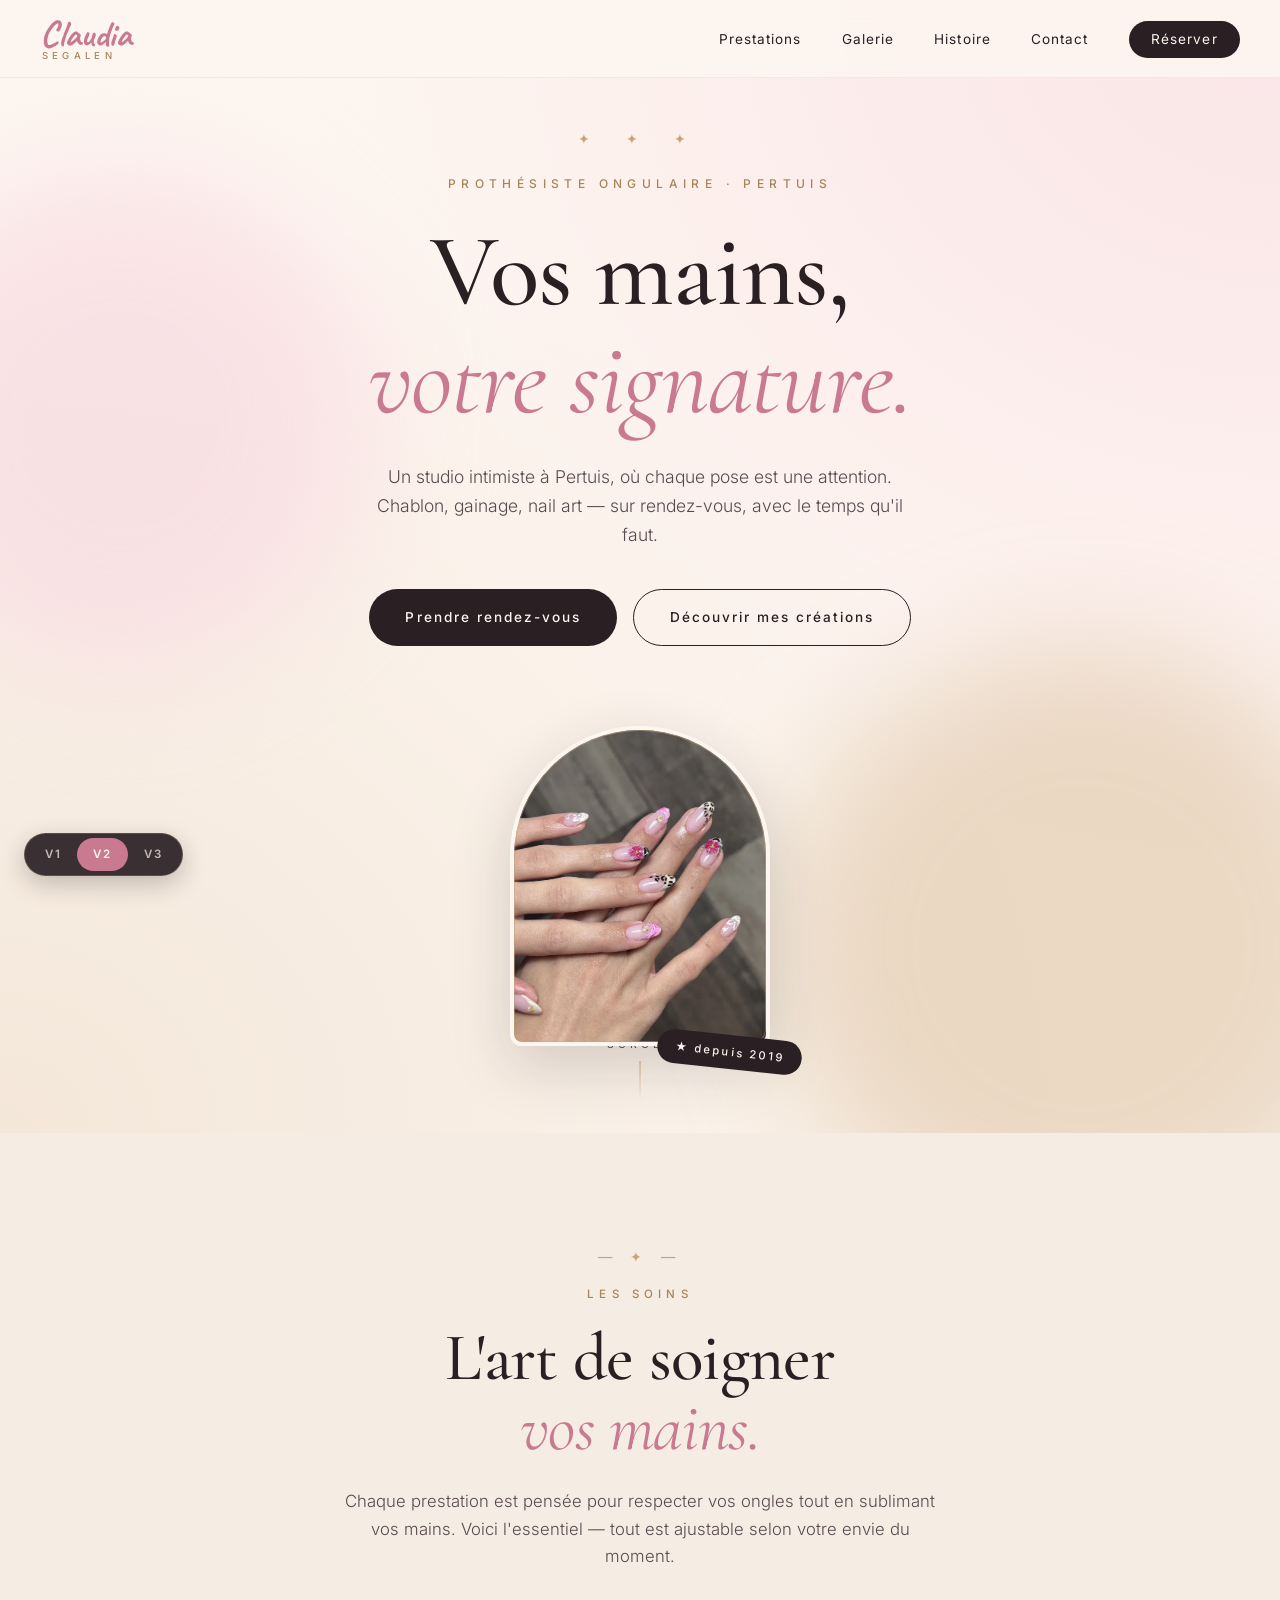
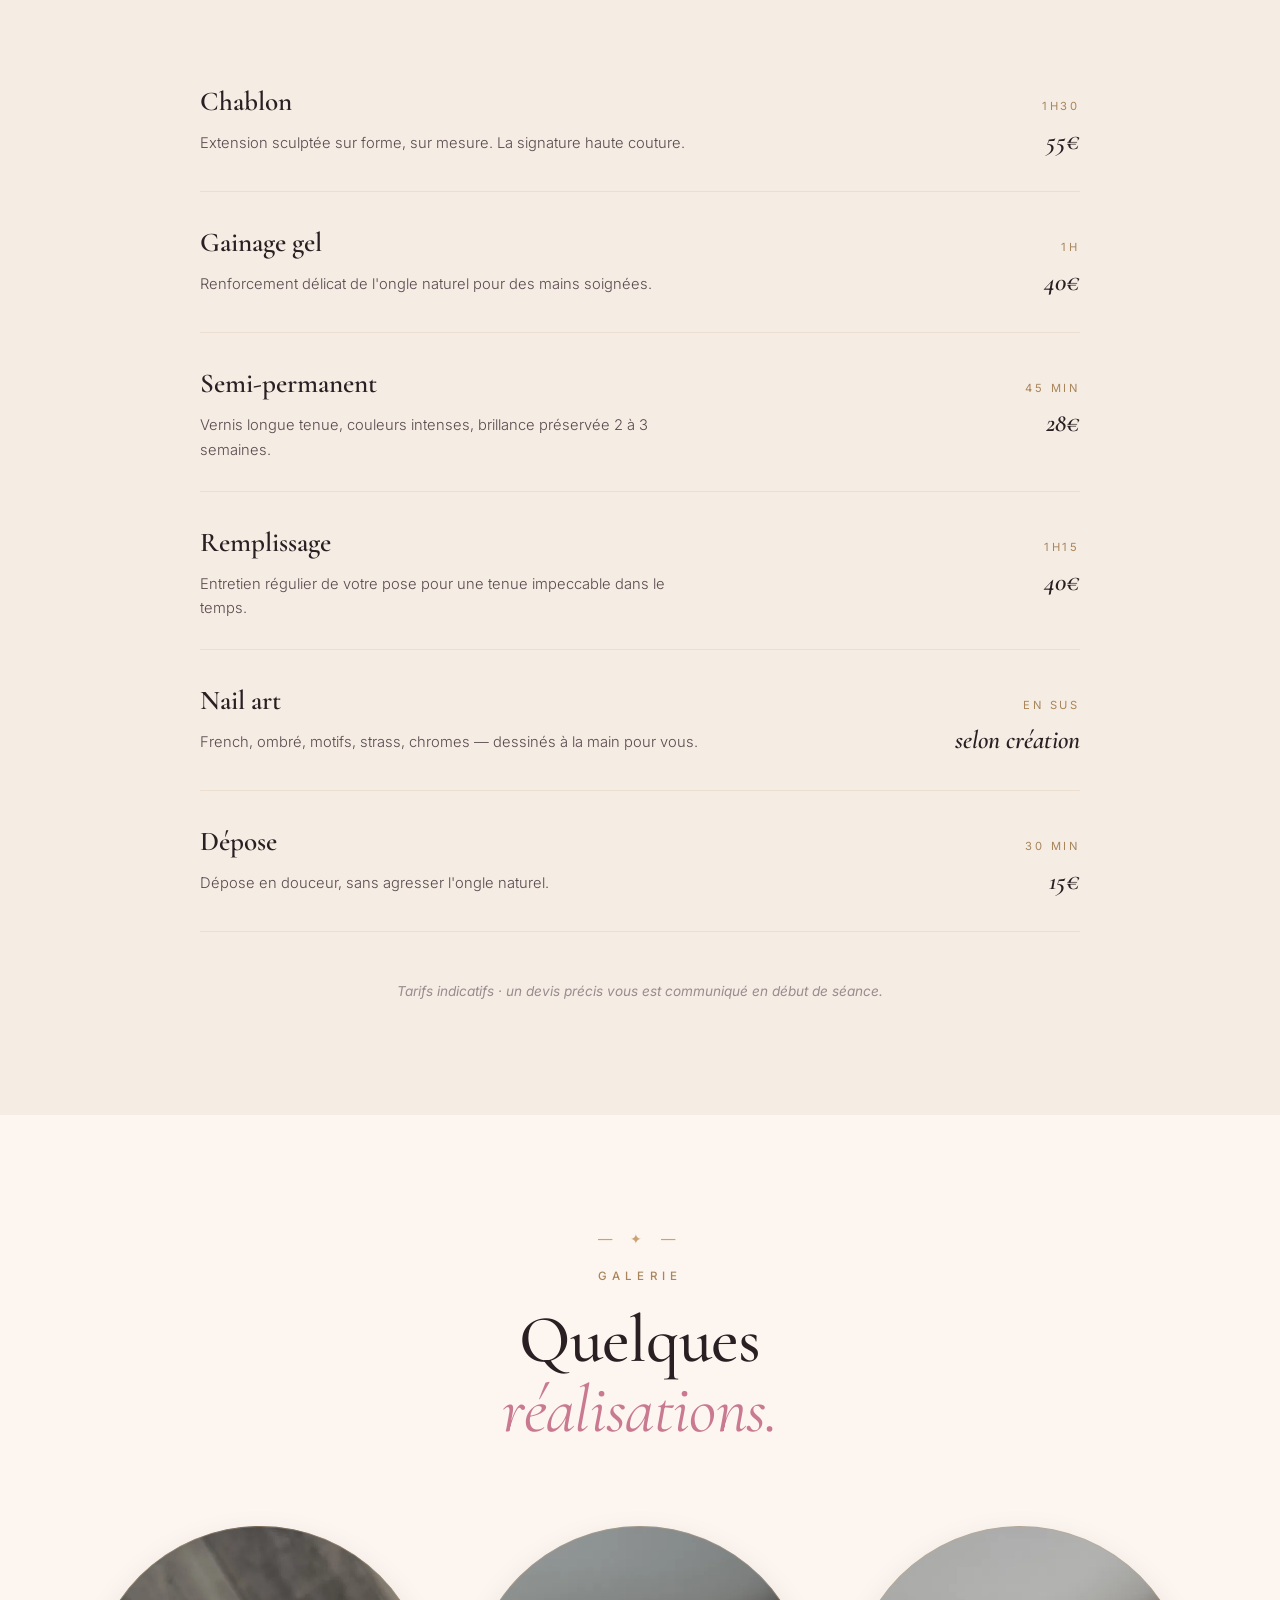
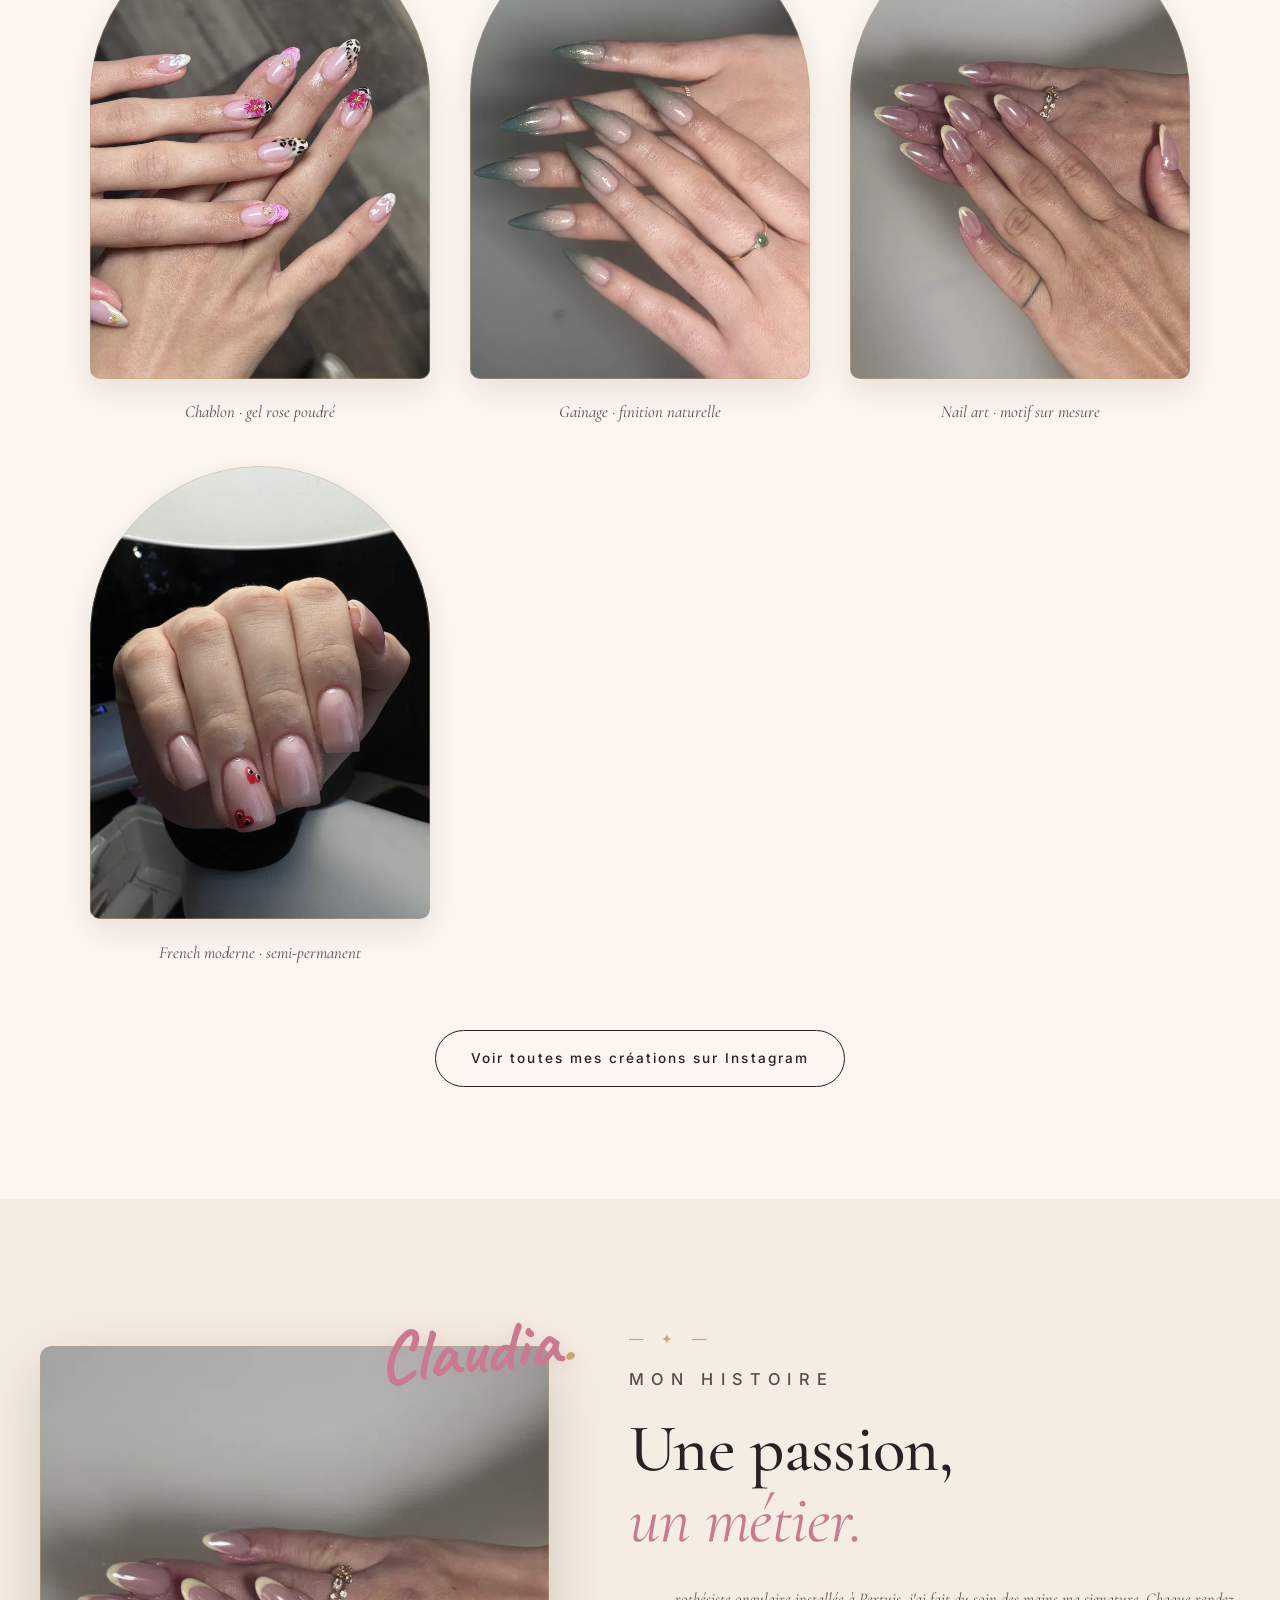
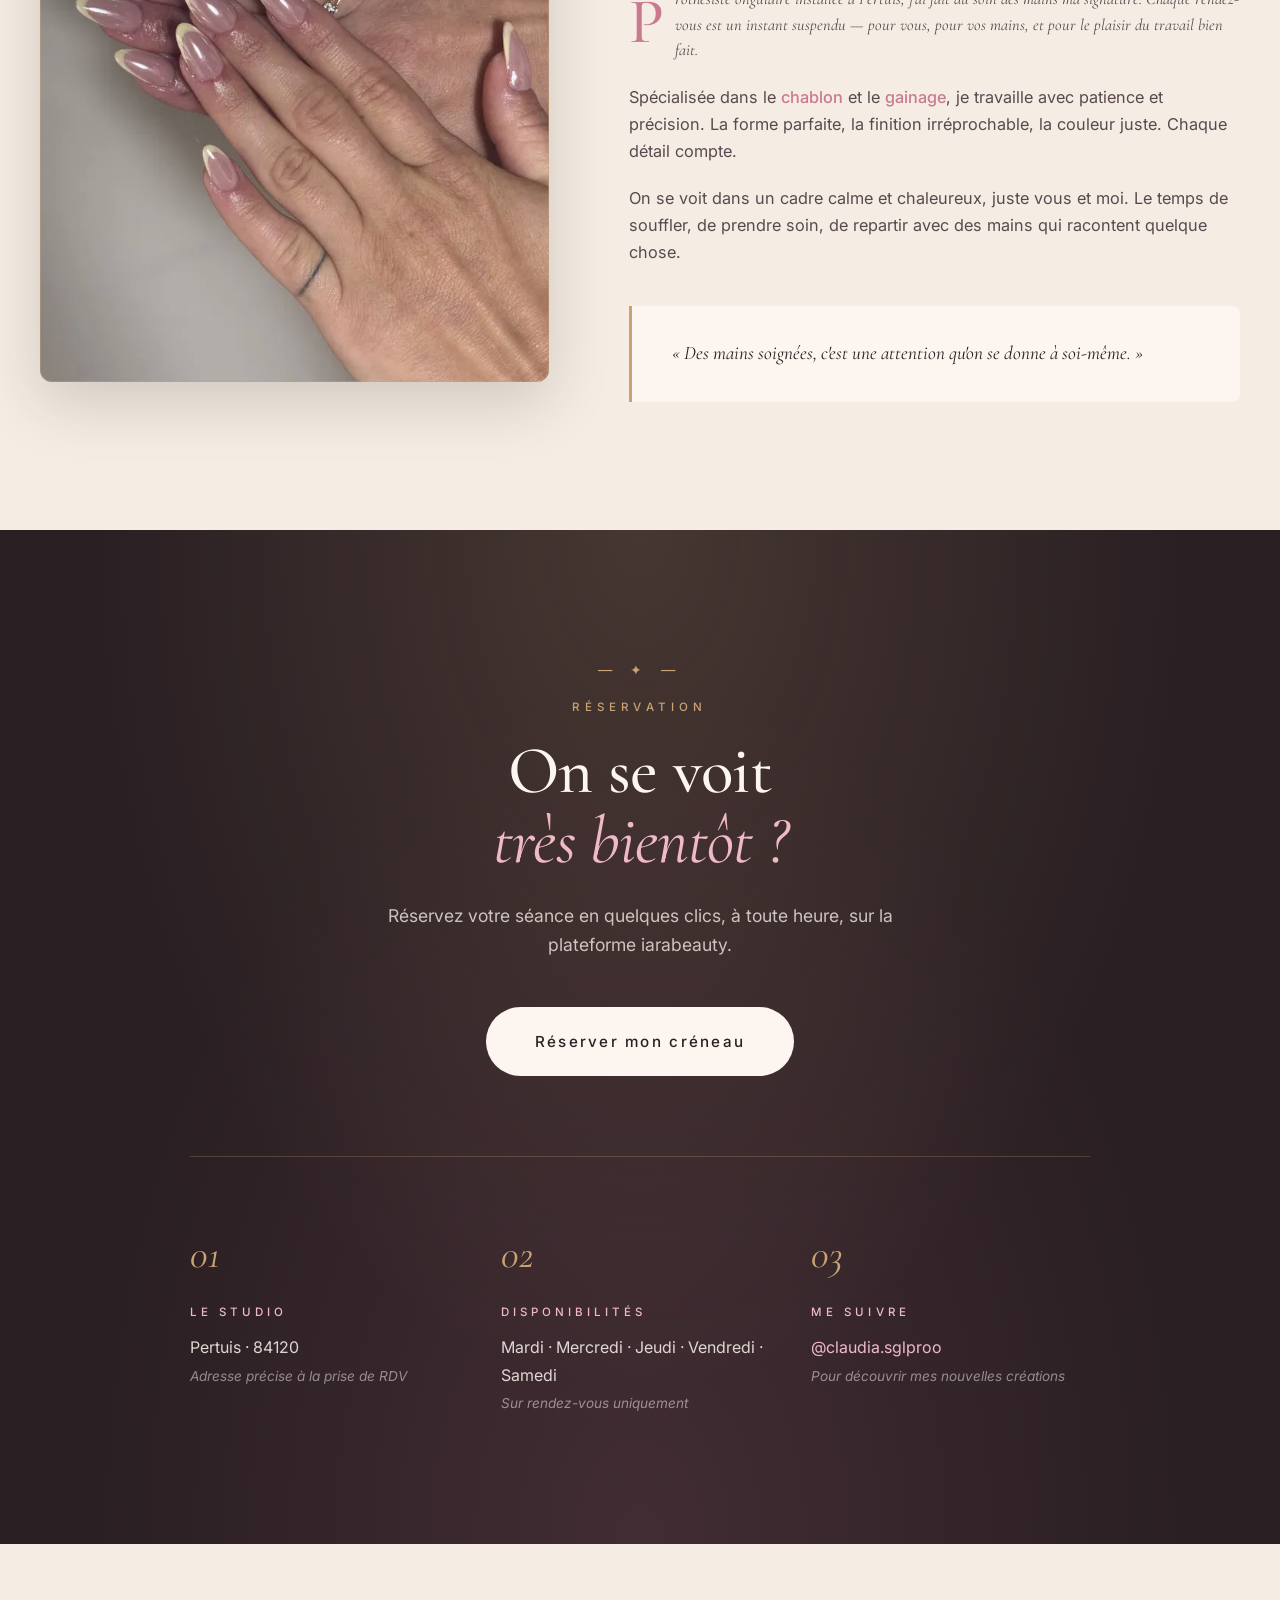
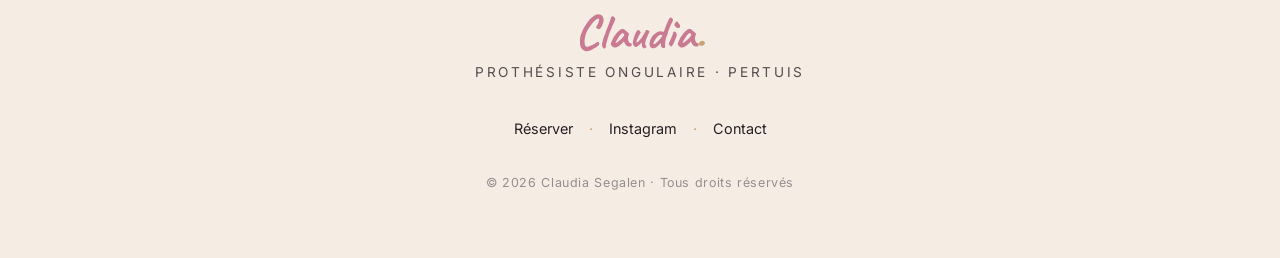
==== v2/index.html @ 57479884 "feat: 3 versions de la landing + switcher - V1 (/) : éditorial bad beach (existante) + version-switc" ====
<!DOCTYPE html>
<html lang="fr">
<head>
  <meta charset="UTF-8">
  <meta name="viewport" content="width=device-width, initial-scale=1.0">
  <meta name="description" content="Claudia Segalen — Prothésiste ongulaire à Pertuis. Chablon, gainage, nail art. Réservez en ligne.">
  <title>Claudia Segalen — Nail studio · Pertuis (V2)</title>
  <link rel="preconnect" href="https://fonts.googleapis.com">
  <link rel="preconnect" href="https://fonts.gstatic.com" crossorigin>
  <link href="https://fonts.googleapis.com/css2?family=Cormorant+Garamond:ital,wght@0,400;0,500;0,600;1,400;1,500;1,600&family=Inter:wght@300;400;500;600&family=Caveat:wght@500;700&display=swap" rel="stylesheet">
  <link rel="stylesheet" href="css/style.css">
</head>
<body>

  <header class="site-header">
    <nav class="nav">
      <a href="#" class="brand">
        <span class="brand-script">Claudia</span>
        <span class="brand-name">SEGALEN</span>
      </a>
      <button class="nav-toggle" aria-label="Ouvrir le menu" aria-expanded="false">
        <span></span><span></span><span></span>
      </button>
      <ul class="nav-links">
        <li><a href="#prestations">Prestations</a></li>
        <li><a href="#galerie">Galerie</a></li>
        <li><a href="#histoire">Histoire</a></li>
        <li><a href="#contact">Contact</a></li>
        <li><a href="https://iarabeauty.com/fr/pro/claudiasegalen" target="_blank" rel="noopener" class="nav-cta">Réserver</a></li>
      </ul>
    </nav>
  </header>

  <main>

    <!-- HERO BOUDOIR -->
    <section class="hero">
      <div class="hero-deco hero-deco--1" aria-hidden="true"></div>
      <div class="hero-deco hero-deco--2" aria-hidden="true"></div>

      <div class="hero-inner">
        <div class="hero-stars" aria-hidden="true">✦ ✦ ✦</div>
        <p class="hero-eyebrow">Prothésiste ongulaire · Pertuis</p>
        <h1 class="hero-title">
          Vos mains,<br>
          <em>votre signature.</em>
        </h1>
        <p class="hero-sub">
          Un studio intimiste à Pertuis, où chaque pose est une attention.<br>
          Chablon, gainage, nail art — sur rendez-vous, avec le temps qu'il faut.
        </p>
        <div class="hero-cta">
          <a href="https://iarabeauty.com/fr/pro/claudiasegalen" target="_blank" rel="noopener" class="btn btn-primary">
            Prendre rendez-vous
          </a>
          <a href="#galerie" class="btn btn-outline">Découvrir mes créations</a>
        </div>

        <div class="hero-portrait">
          <div class="hero-portrait-frame">
            <img src="../assets/hero.webp" alt="Création Claudia Segalen" loading="eager">
          </div>
          <span class="hero-portrait-tag">★ depuis 2019</span>
        </div>
      </div>

      <div class="hero-scroll" aria-hidden="true">
        <span>scroll</span>
        <div class="hero-scroll-line"></div>
      </div>
    </section>

    <!-- PRESTATIONS -->
    <section id="prestations" class="section section--pale">
      <div class="section-head">
        <span class="section-ornament" aria-hidden="true">— ✦ —</span>
        <p class="section-eyebrow">Les soins</p>
        <h2 class="section-title">L'art de soigner<br><em>vos mains.</em></h2>
        <p class="section-intro">
          Chaque prestation est pensée pour respecter vos ongles tout en sublimant vos mains.
          Voici l'essentiel — tout est ajustable selon votre envie du moment.
        </p>
      </div>

      <div class="prestations-list">
        <article class="prest">
          <div class="prest-left">
            <h3 class="prest-name">Chablon</h3>
            <p class="prest-desc">Extension sculptée sur forme, sur mesure. La signature haute couture.</p>
          </div>
          <div class="prest-right">
            <span class="prest-duration">1h30</span>
            <span class="prest-price">55€</span>
          </div>
        </article>
        <article class="prest">
          <div class="prest-left">
            <h3 class="prest-name">Gainage gel</h3>
            <p class="prest-desc">Renforcement délicat de l'ongle naturel pour des mains soignées.</p>
          </div>
          <div class="prest-right">
            <span class="prest-duration">1h</span>
            <span class="prest-price">40€</span>
          </div>
        </article>
        <article class="prest">
          <div class="prest-left">
            <h3 class="prest-name">Semi-permanent</h3>
            <p class="prest-desc">Vernis longue tenue, couleurs intenses, brillance préservée 2 à 3 semaines.</p>
          </div>
          <div class="prest-right">
            <span class="prest-duration">45 min</span>
            <span class="prest-price">28€</span>
          </div>
        </article>
        <article class="prest">
          <div class="prest-left">
            <h3 class="prest-name">Remplissage</h3>
            <p class="prest-desc">Entretien régulier de votre pose pour une tenue impeccable dans le temps.</p>
          </div>
          <div class="prest-right">
            <span class="prest-duration">1h15</span>
            <span class="prest-price">40€</span>
          </div>
        </article>
        <article class="prest">
          <div class="prest-left">
            <h3 class="prest-name">Nail art</h3>
            <p class="prest-desc">French, ombré, motifs, strass, chromes — dessinés à la main pour vous.</p>
          </div>
          <div class="prest-right">
            <span class="prest-duration">en sus</span>
            <span class="prest-price">selon création</span>
          </div>
        </article>
        <article class="prest">
          <div class="prest-left">
            <h3 class="prest-name">Dépose</h3>
            <p class="prest-desc">Dépose en douceur, sans agresser l'ongle naturel.</p>
          </div>
          <div class="prest-right">
            <span class="prest-duration">30 min</span>
            <span class="prest-price">15€</span>
          </div>
        </article>
      </div>

      <p class="prestations-note">
        Tarifs indicatifs · un devis précis vous est communiqué en début de séance.
      </p>
    </section>

    <!-- GALERIE -->
    <section id="galerie" class="section">
      <div class="section-head">
        <span class="section-ornament" aria-hidden="true">— ✦ —</span>
        <p class="section-eyebrow">Galerie</p>
        <h2 class="section-title">Quelques<br><em>réalisations.</em></h2>
      </div>

      <div class="gallery-grid">
        <div class="gallery-card">
          <div class="gallery-frame">
            <img src="../assets/hero.webp" alt="Création 1" loading="lazy">
          </div>
          <p class="gallery-caption">Chablon · gel rose poudré</p>
        </div>
        <div class="gallery-card">
          <div class="gallery-frame">
            <img src="../assets/nail-1.webp" alt="Création 2" loading="lazy">
          </div>
          <p class="gallery-caption">Gainage · finition naturelle</p>
        </div>
        <div class="gallery-card">
          <div class="gallery-frame">
            <img src="../assets/nail-2.webp" alt="Création 3" loading="lazy">
          </div>
          <p class="gallery-caption">Nail art · motif sur mesure</p>
        </div>
        <div class="gallery-card">
          <div class="gallery-frame">
            <img src="../assets/nail-3.webp" alt="Création 4" loading="lazy">
          </div>
          <p class="gallery-caption">French moderne · semi-permanent</p>
        </div>
      </div>

      <div class="gallery-cta">
        <a href="https://www.instagram.com/claudia.sglproo/" target="_blank" rel="noopener" class="btn btn-outline">
          Voir toutes mes créations sur Instagram
        </a>
      </div>
    </section>

    <!-- HISTOIRE -->
    <section id="histoire" class="section section--pale section--story">
      <div class="story">
        <div class="story-visual">
          <div class="story-photo">
            <img src="../assets/nail-2.webp" alt="Claudia Segalen au travail" loading="lazy">
          </div>
          <span class="story-signature">Claudia<span class="dot">.</span></span>
        </div>

        <div class="story-text">
          <span class="section-ornament" aria-hidden="true">— ✦ —</span>
          <p class="section-eyebrow">Mon histoire</p>
          <h2 class="section-title section-title--left">
            Une passion,<br><em>un métier.</em>
          </h2>
          <p class="story-lead">
            <span class="drop-cap">P</span>rothésiste ongulaire installée à Pertuis,
            j'ai fait du soin des mains ma signature. Chaque rendez-vous est un instant
            suspendu — pour vous, pour vos mains, et pour le plaisir du travail bien fait.
          </p>
          <p>
            Spécialisée dans le <strong>chablon</strong> et le <strong>gainage</strong>,
            je travaille avec patience et précision. La forme parfaite, la finition
            irréprochable, la couleur juste. Chaque détail compte.
          </p>
          <p>
            On se voit dans un cadre calme et chaleureux, juste vous et moi. Le temps de
            souffler, de prendre soin, de repartir avec des mains qui racontent quelque chose.
          </p>

          <div class="story-quote">
            «&nbsp;Des mains soignées, c'est une attention qu'on se donne à soi-même.&nbsp;»
          </div>
        </div>
      </div>
    </section>

    <!-- CONTACT -->
    <section id="contact" class="section section--contact">
      <div class="contact-inner">
        <span class="section-ornament" aria-hidden="true">— ✦ —</span>
        <p class="section-eyebrow">Réservation</p>
        <h2 class="section-title">
          On se voit<br>
          <em>très bientôt ?</em>
        </h2>
        <p class="contact-intro">
          Réservez votre séance en quelques clics, à toute heure, sur la plateforme iarabeauty.
        </p>

        <a href="https://iarabeauty.com/fr/pro/claudiasegalen" target="_blank" rel="noopener" class="btn btn-primary btn-large">
          Réserver mon créneau
        </a>

        <div class="contact-cards">
          <div class="contact-card">
            <span class="contact-card-num">01</span>
            <p class="contact-card-label">Le studio</p>
            <p class="contact-card-text">
              Pertuis · 84120<br>
              <span>Adresse précise à la prise de RDV</span>
            </p>
          </div>
          <div class="contact-card">
            <span class="contact-card-num">02</span>
            <p class="contact-card-label">Disponibilités</p>
            <p class="contact-card-text">
              Mardi · Mercredi · Jeudi · Vendredi · Samedi<br>
              <span>Sur rendez-vous uniquement</span>
            </p>
          </div>
          <div class="contact-card">
            <span class="contact-card-num">03</span>
            <p class="contact-card-label">Me suivre</p>
            <p class="contact-card-text">
              <a href="https://www.instagram.com/claudia.sglproo/" target="_blank" rel="noopener">@claudia.sglproo</a><br>
              <span>Pour découvrir mes nouvelles créations</span>
            </p>
          </div>
        </div>
      </div>
    </section>

  </main>

  <footer class="site-footer">
    <div class="footer-inner">
      <p class="footer-brand">Claudia<span>.</span></p>
      <p class="footer-tag">Prothésiste ongulaire · Pertuis</p>
      <div class="footer-links">
        <a href="https://iarabeauty.com/fr/pro/claudiasegalen" target="_blank" rel="noopener">Réserver</a>
        <span aria-hidden="true">·</span>
        <a href="https://www.instagram.com/claudia.sglproo/" target="_blank" rel="noopener">Instagram</a>
        <span aria-hidden="true">·</span>
        <a href="#contact">Contact</a>
      </div>
      <p class="footer-copy">&copy; <span id="year"></span> Claudia Segalen · Tous droits réservés</p>
    </div>
  </footer>

  <!-- VERSION SWITCHER -->
  <div class="version-switcher">
    <a href="/" class="vs-btn">V1</a>
    <a href="/v2/" class="vs-btn is-active">V2</a>
    <a href="/v3/" class="vs-btn">V3</a>
  </div>

  <script src="js/main.js"></script>
</body>
</html>
---- v2/css/style.css ----
:root {
  --cream: #fdf6f0;
  --cream-deep: #f5ece3;
  --rose-soft: #f8d7e0;
  --rose-blush: #f0b9c8;
  --rose-deep: #c97a91;
  --gold: #c9a373;
  --gold-deep: #a8855a;
  --ink: #2a1f23;
  --ink-soft: #5a4a4f;
  --muted: #9a8b8f;
  --paper: #fffaf6;

  --serif: 'Cormorant Garamond', Georgia, serif;
  --sans: 'Inter', -apple-system, BlinkMacSystemFont, sans-serif;
  --script: 'Caveat', cursive;
}

* { margin: 0; padding: 0; box-sizing: border-box; }
html { scroll-behavior: smooth; }

body {
  font-family: var(--sans);
  color: var(--ink);
  background: var(--cream);
  line-height: 1.65;
  -webkit-font-smoothing: antialiased;
  overflow-x: hidden;
}

a { color: inherit; text-decoration: none; }
img { max-width: 100%; display: block; }
button { font-family: inherit; cursor: pointer; }

/* ============ HEADER ============ */
.site-header {
  position: fixed;
  top: 0;
  left: 0;
  right: 0;
  z-index: 100;
  background: rgba(253, 246, 240, 0.85);
  backdrop-filter: blur(16px);
  -webkit-backdrop-filter: blur(16px);
  border-bottom: 1px solid rgba(201, 163, 115, 0.15);
}

.nav {
  display: flex;
  justify-content: space-between;
  align-items: center;
  max-width: 1320px;
  margin: 0 auto;
  padding: 1rem 2.5rem;
}

.brand {
  display: flex;
  flex-direction: column;
  line-height: 1;
}
.brand-script {
  font-family: var(--script);
  font-size: 2.3rem;
  font-weight: 700;
  color: var(--rose-deep);
  letter-spacing: -0.01em;
  margin-bottom: -0.1rem;
}
.brand-name {
  font-size: 0.6rem;
  letter-spacing: 0.45em;
  color: var(--gold-deep);
  font-weight: 500;
  padding-left: 0.1rem;
}

.nav-links {
  display: flex;
  gap: 2.5rem;
  list-style: none;
  align-items: center;
}
.nav-links a {
  font-size: 0.85rem;
  letter-spacing: 0.08em;
  color: var(--ink);
  font-weight: 400;
  position: relative;
  transition: color 0.2s ease;
}
.nav-links a:not(.nav-cta)::after {
  content: '';
  position: absolute;
  left: 50%;
  bottom: -4px;
  width: 4px;
  height: 4px;
  border-radius: 50%;
  background: var(--rose-deep);
  opacity: 0;
  transform: translateX(-50%);
  transition: opacity 0.25s ease;
}
.nav-links a:not(.nav-cta):hover { color: var(--rose-deep); }
.nav-links a:not(.nav-cta):hover::after { opacity: 1; }

.nav-cta {
  background: var(--ink);
  color: var(--cream) !important;
  padding: 0.65rem 1.4rem;
  border-radius: 999px;
  font-weight: 500;
  transition: all 0.25s ease;
  letter-spacing: 0.12em;
}
.nav-cta:hover {
  background: var(--rose-deep);
  transform: translateY(-1px);
  box-shadow: 0 8px 20px rgba(201, 122, 145, 0.3);
}

.nav-toggle {
  display: none;
  background: none;
  border: none;
  width: 32px;
  height: 32px;
  flex-direction: column;
  justify-content: space-between;
  padding: 8px 4px;
}
.nav-toggle span {
  display: block;
  width: 100%;
  height: 2px;
  background: var(--ink);
  transition: all 0.3s ease;
}
.nav-toggle[aria-expanded="true"] span:nth-child(1) { transform: translateY(7px) rotate(45deg); }
.nav-toggle[aria-expanded="true"] span:nth-child(2) { opacity: 0; }
.nav-toggle[aria-expanded="true"] span:nth-child(3) { transform: translateY(-7px) rotate(-45deg); }

/* ============ HERO ============ */
.hero {
  min-height: 100vh;
  display: flex;
  align-items: center;
  justify-content: center;
  padding: 8rem 2.5rem 5rem;
  background: radial-gradient(ellipse at top right, rgba(248, 215, 224, 0.55) 0%, transparent 55%),
              radial-gradient(ellipse at bottom left, rgba(201, 163, 115, 0.18) 0%, transparent 60%),
              var(--cream);
  position: relative;
  overflow: hidden;
}

.hero-deco {
  position: absolute;
  border-radius: 50%;
  pointer-events: none;
  filter: blur(60px);
}
.hero-deco--1 {
  top: 15%;
  left: -10%;
  width: 500px;
  height: 500px;
  background: var(--rose-soft);
  opacity: 0.6;
}
.hero-deco--2 {
  bottom: -10%;
  right: -8%;
  width: 600px;
  height: 600px;
  background: rgba(201, 163, 115, 0.35);
}

.hero-inner {
  max-width: 1320px;
  width: 100%;
  text-align: center;
  position: relative;
  z-index: 1;
}

.hero-stars {
  color: var(--gold);
  letter-spacing: 1rem;
  font-size: 0.85rem;
  margin-bottom: 1.5rem;
}

.hero-eyebrow {
  font-size: 0.75rem;
  letter-spacing: 0.45em;
  text-transform: uppercase;
  color: var(--gold-deep);
  margin-bottom: 1.5rem;
  font-weight: 500;
}

.hero-title {
  font-family: var(--serif);
  font-size: clamp(3.5rem, 8vw, 6.5rem);
  line-height: 1.05;
  font-weight: 500;
  color: var(--ink);
  margin-bottom: 1.8rem;
  letter-spacing: -0.01em;
}
.hero-title em {
  font-style: italic;
  font-weight: 400;
  color: var(--rose-deep);
  position: relative;
}

.hero-sub {
  font-size: 1.1rem;
  color: var(--ink-soft);
  max-width: 560px;
  margin: 0 auto 2.5rem;
  font-weight: 300;
}

.hero-cta {
  display: flex;
  gap: 1rem;
  justify-content: center;
  flex-wrap: wrap;
  margin-bottom: 4rem;
}

.hero-portrait {
  display: inline-block;
  position: relative;
  margin-top: 1rem;
}
.hero-portrait-frame {
  width: 260px;
  height: 320px;
  border-radius: 130px 130px 12px 12px;
  overflow: hidden;
  border: 4px solid var(--cream);
  box-shadow: 0 20px 60px rgba(42, 31, 35, 0.18);
  position: relative;
  z-index: 1;
}
.hero-portrait-frame::after {
  content: '';
  position: absolute;
  inset: 0;
  border-radius: inherit;
  border: 1px solid rgba(201, 163, 115, 0.5);
  z-index: 2;
  pointer-events: none;
}
.hero-portrait-frame img {
  width: 100%;
  height: 100%;
  object-fit: cover;
}
.hero-portrait-tag {
  position: absolute;
  bottom: -1.5rem;
  right: -2rem;
  background: var(--ink);
  color: var(--cream);
  padding: 0.5rem 1.1rem;
  border-radius: 999px;
  font-size: 0.7rem;
  letter-spacing: 0.2em;
  font-weight: 500;
  z-index: 2;
  transform: rotate(6deg);
}

.hero-scroll {
  position: absolute;
  bottom: 2rem;
  left: 50%;
  transform: translateX(-50%);
  display: flex;
  flex-direction: column;
  align-items: center;
  gap: 0.5rem;
}
.hero-scroll span {
  font-size: 0.65rem;
  letter-spacing: 0.4em;
  text-transform: uppercase;
  color: var(--ink-soft);
}
.hero-scroll-line {
  width: 1px;
  height: 40px;
  background: linear-gradient(to bottom, var(--gold) 0%, transparent 100%);
  animation: scrollLine 2s ease-in-out infinite;
}
@keyframes scrollLine {
  0%, 100% { opacity: 0.3; height: 30px; }
  50%      { opacity: 1; height: 50px; }
}

/* ============ BUTTONS ============ */
.btn {
  display: inline-block;
  padding: 1rem 2.2rem;
  font-size: 0.85rem;
  font-weight: 500;
  letter-spacing: 0.15em;
  border-radius: 999px;
  border: 1px solid transparent;
  transition: all 0.3s ease;
  font-family: inherit;
}
.btn-primary {
  background: var(--ink);
  color: var(--cream);
}
.btn-primary:hover {
  background: var(--rose-deep);
  transform: translateY(-2px);
  box-shadow: 0 14px 32px rgba(201, 122, 145, 0.35);
}
.btn-outline {
  background: transparent;
  color: var(--ink);
  border-color: var(--ink);
}
.btn-outline:hover {
  background: var(--ink);
  color: var(--cream);
}
.btn-large {
  padding: 1.3rem 3rem;
  font-size: 0.95rem;
}

/* ============ SECTIONS ============ */
.section {
  padding: 7rem 2.5rem;
  max-width: 1320px;
  margin: 0 auto;
}
.section--pale {
  background: var(--cream-deep);
  max-width: none;
  margin: 0;
}
.section--pale > * {
  max-width: 1320px;
  margin-left: auto;
  margin-right: auto;
}

.section-head {
  text-align: center;
  margin-bottom: 5rem;
}

.section-ornament {
  display: block;
  color: var(--gold);
  letter-spacing: 0.5em;
  font-size: 0.9rem;
  margin-bottom: 1rem;
}

.section-eyebrow {
  font-size: 0.72rem;
  letter-spacing: 0.45em;
  text-transform: uppercase;
  color: var(--gold-deep);
  margin-bottom: 1.2rem;
  font-weight: 500;
}

.section-title {
  font-family: var(--serif);
  font-size: clamp(2.5rem, 5.5vw, 4.2rem);
  font-weight: 500;
  line-height: 1.05;
  letter-spacing: -0.01em;
  color: var(--ink);
  margin-bottom: 1.5rem;
}
.section-title em {
  font-style: italic;
  font-weight: 400;
  color: var(--rose-deep);
}
.section-title--left { text-align: left; }

.section-intro {
  max-width: 600px;
  margin: 0 auto;
  color: var(--ink-soft);
  font-size: 1.05rem;
  font-weight: 300;
}

/* ============ PRESTATIONS ============ */
.prestations-list {
  max-width: 880px;
  margin: 0 auto;
}

.prest {
  display: grid;
  grid-template-columns: 1fr auto;
  gap: 2rem;
  align-items: baseline;
  padding: 1.8rem 0;
  border-bottom: 1px solid rgba(201, 163, 115, 0.18);
  transition: padding-left 0.3s ease;
}
.prest:hover {
  padding-left: 1rem;
}
.prest:hover .prest-name { color: var(--rose-deep); }

.prest-left { min-width: 0; }

.prest-name {
  font-family: var(--serif);
  font-size: 1.7rem;
  font-weight: 600;
  color: var(--ink);
  margin-bottom: 0.4rem;
  transition: color 0.25s ease;
}

.prest-desc {
  color: var(--ink-soft);
  font-size: 0.92rem;
  font-weight: 300;
  max-width: 500px;
}

.prest-right {
  display: flex;
  flex-direction: column;
  align-items: flex-end;
  gap: 0.3rem;
  white-space: nowrap;
}

.prest-duration {
  font-size: 0.7rem;
  letter-spacing: 0.25em;
  text-transform: uppercase;
  color: var(--gold-deep);
}

.prest-price {
  font-family: var(--serif);
  font-size: 1.6rem;
  font-weight: 600;
  color: var(--ink);
  font-style: italic;
}

.prestations-note {
  text-align: center;
  margin-top: 3rem;
  font-size: 0.85rem;
  color: var(--muted);
  font-style: italic;
}

/* ============ GALERIE ============ */
.gallery-grid {
  display: grid;
  grid-template-columns: repeat(auto-fit, minmax(250px, 1fr));
  gap: 2.5rem;
  max-width: 1100px;
  margin: 0 auto 4rem;
}

.gallery-card {
  text-align: center;
}

.gallery-frame {
  aspect-ratio: 3/4;
  border-radius: 200px 200px 12px 12px;
  overflow: hidden;
  margin-bottom: 1.2rem;
  position: relative;
  box-shadow: 0 12px 32px rgba(42, 31, 35, 0.1);
  transition: transform 0.4s ease, box-shadow 0.4s ease;
}
.gallery-frame::after {
  content: '';
  position: absolute;
  inset: 0;
  border-radius: inherit;
  border: 1px solid rgba(201, 163, 115, 0.4);
  pointer-events: none;
}
.gallery-frame img {
  width: 100%;
  height: 100%;
  object-fit: cover;
  transition: transform 0.6s ease;
}
.gallery-card:hover .gallery-frame {
  transform: translateY(-6px);
  box-shadow: 0 20px 44px rgba(42, 31, 35, 0.18);
}
.gallery-card:hover .gallery-frame img {
  transform: scale(1.06);
}

.gallery-caption {
  font-family: var(--serif);
  font-size: 1.05rem;
  font-style: italic;
  color: var(--ink-soft);
}

.gallery-cta { text-align: center; }

/* ============ STORY / HISTOIRE ============ */
.section--story { padding: 8rem 2.5rem; }

.story {
  display: grid;
  grid-template-columns: 1fr 1.2fr;
  gap: 5rem;
  align-items: center;
  max-width: 1200px;
  margin: 0 auto;
}

.story-visual {
  position: relative;
}

.story-photo {
  aspect-ratio: 4/5;
  border-radius: 12px;
  overflow: hidden;
  box-shadow: 0 20px 60px rgba(42, 31, 35, 0.18);
  position: relative;
}
.story-photo::after {
  content: '';
  position: absolute;
  inset: 0;
  border-radius: inherit;
  border: 1px solid rgba(201, 163, 115, 0.4);
  pointer-events: none;
}
.story-photo img {
  width: 100%;
  height: 100%;
  object-fit: cover;
}

.story-signature {
  position: absolute;
  top: -2rem;
  right: -1.5rem;
  font-family: var(--script);
  font-size: 4.5rem;
  font-weight: 700;
  color: var(--rose-deep);
  line-height: 1;
  transform: rotate(-6deg);
  text-shadow: 0 4px 16px rgba(201, 122, 145, 0.2);
}
.story-signature .dot { color: var(--gold); }

.story-text .section-title { margin-bottom: 2rem; }

.story-lead {
  font-family: var(--serif);
  font-size: 1.3rem;
  font-style: italic;
  color: var(--ink);
  margin-bottom: 1.5rem;
  line-height: 1.55;
}

.drop-cap {
  float: left;
  font-family: var(--serif);
  font-size: 4rem;
  line-height: 0.85;
  padding: 0.5rem 0.7rem 0 0;
  color: var(--rose-deep);
  font-style: normal;
  font-weight: 500;
}

.story-text p {
  margin-bottom: 1.3rem;
  color: var(--ink-soft);
  font-size: 1.02rem;
}
.story-text p strong {
  color: var(--rose-deep);
  font-weight: 500;
}

.story-quote {
  margin-top: 2.5rem;
  padding: 2rem 2.5rem;
  background: var(--cream);
  border-left: 3px solid var(--gold);
  font-family: var(--serif);
  font-size: 1.2rem;
  font-style: italic;
  color: var(--ink);
  border-radius: 0 8px 8px 0;
}

/* ============ CONTACT ============ */
.section--contact {
  background: var(--ink);
  color: var(--cream);
  max-width: none;
  margin: 0;
  padding: 8rem 2.5rem;
  position: relative;
  overflow: hidden;
  text-align: center;
}
.section--contact::before {
  content: '';
  position: absolute;
  inset: 0;
  background:
    radial-gradient(ellipse at top, rgba(201, 163, 115, 0.18) 0%, transparent 60%),
    radial-gradient(ellipse at bottom, rgba(201, 122, 145, 0.15) 0%, transparent 60%);
  pointer-events: none;
}

.contact-inner {
  max-width: 900px;
  margin: 0 auto;
  position: relative;
}

.section--contact .section-eyebrow { color: var(--gold); }
.section--contact .section-ornament { color: var(--gold); }
.section--contact .section-title { color: var(--cream); }
.section--contact .section-title em {
  color: var(--rose-blush);
}

.contact-intro {
  font-size: 1.1rem;
  color: rgba(253, 246, 240, 0.75);
  max-width: 540px;
  margin: 0 auto 3rem;
}

.section--contact .btn-primary {
  background: var(--cream);
  color: var(--ink);
}
.section--contact .btn-primary:hover {
  background: var(--rose-blush);
  color: var(--ink);
  box-shadow: 0 14px 36px rgba(240, 185, 200, 0.35);
}

.contact-cards {
  display: grid;
  grid-template-columns: repeat(3, 1fr);
  gap: 2rem;
  margin-top: 5rem;
  padding-top: 4rem;
  border-top: 1px solid rgba(201, 163, 115, 0.25);
  text-align: left;
}

.contact-card-num {
  font-family: var(--serif);
  font-size: 2.5rem;
  font-style: italic;
  color: var(--gold);
  display: block;
  margin-bottom: 1rem;
}

.contact-card-label {
  font-size: 0.72rem;
  letter-spacing: 0.35em;
  text-transform: uppercase;
  color: var(--rose-blush);
  margin-bottom: 0.8rem;
  font-weight: 500;
}

.contact-card-text {
  font-size: 1rem;
  color: rgba(253, 246, 240, 0.85);
  line-height: 1.7;
}
.contact-card-text span {
  font-size: 0.85rem;
  color: rgba(253, 246, 240, 0.5);
  font-style: italic;
}
.contact-card-text a {
  color: var(--rose-blush);
  transition: color 0.2s ease;
}
.contact-card-text a:hover { color: var(--cream); }

/* ============ FOOTER ============ */
.site-footer {
  background: var(--cream-deep);
  padding: 4rem 2.5rem;
  text-align: center;
}

.footer-inner {
  max-width: 800px;
  margin: 0 auto;
}

.footer-brand {
  font-family: var(--script);
  font-size: 3rem;
  color: var(--rose-deep);
  font-weight: 700;
  line-height: 1;
  margin-bottom: 0.3rem;
}
.footer-brand span { color: var(--gold); }

.footer-tag {
  font-size: 0.85rem;
  letter-spacing: 0.2em;
  text-transform: uppercase;
  color: var(--ink-soft);
  margin-bottom: 2rem;
}

.footer-links {
  display: inline-flex;
  align-items: center;
  gap: 1rem;
  margin-bottom: 2rem;
  font-size: 0.9rem;
}
.footer-links a {
  color: var(--ink);
  transition: color 0.2s ease;
}
.footer-links a:hover { color: var(--rose-deep); }
.footer-links span { color: var(--gold); }

.footer-copy {
  font-size: 0.78rem;
  color: var(--muted);
  letter-spacing: 0.05em;
}

/* ============ VERSION SWITCHER ============ */
.version-switcher {
  position: fixed;
  bottom: 1.5rem;
  left: 1.5rem;
  z-index: 95;
  display: flex;
  background: rgba(42, 31, 35, 0.92);
  backdrop-filter: blur(12px);
  border: 1px solid rgba(201, 163, 115, 0.25);
  border-radius: 999px;
  padding: 4px;
  font-size: 0.72rem;
  font-weight: 600;
  letter-spacing: 0.15em;
  box-shadow: 0 8px 24px rgba(42, 31, 35, 0.25);
}
.vs-btn {
  display: inline-block;
  padding: 0.45rem 1rem;
  color: rgba(253, 246, 240, 0.7);
  border-radius: 999px;
  transition: all 0.25s ease;
}
.vs-btn:hover { color: var(--cream); }
.vs-btn.is-active {
  background: var(--rose-deep);
  color: var(--cream);
}

/* ============ RESPONSIVE ============ */
@media (max-width: 1024px) {
  .story {
    grid-template-columns: 1fr;
    gap: 3rem;
    max-width: 600px;
  }
  .story-visual { max-width: 380px; margin: 0 auto; }
}

@media (max-width: 768px) {
  .nav-toggle { display: flex; }
  .nav-links {
    position: fixed;
    top: 0;
    right: 0;
    height: 100vh;
    width: 85%;
    max-width: 340px;
    background: var(--cream);
    flex-direction: column;
    padding: 6rem 2rem 2rem;
    gap: 1.6rem;
    transform: translateX(100%);
    transition: transform 0.4s ease;
    border-left: 1px solid rgba(201, 163, 115, 0.2);
    align-items: flex-start;
  }
  .nav-links.is-open { transform: translateX(0); }
  .nav-cta { width: 100%; text-align: center; }

  .nav { padding: 0.85rem 1.5rem; }

  .hero { padding: 7rem 1.5rem 4rem; }
  .hero-portrait-frame { width: 220px; height: 280px; }

  .section { padding: 5rem 1.5rem; }
  .section-head { margin-bottom: 3rem; }

  .prest {
    grid-template-columns: 1fr;
    gap: 0.5rem;
  }
  .prest-right {
    flex-direction: row;
    align-items: center;
    gap: 1rem;
    align-self: flex-start;
  }

  .gallery-grid { gap: 2rem; }

  .section--story { padding: 5rem 1.5rem; }

  .contact-cards {
    grid-template-columns: 1fr;
    gap: 2.5rem;
  }
  .section--contact { padding: 5rem 1.5rem; }

  .version-switcher { bottom: 1rem; left: 1rem; font-size: 0.68rem; }
  .vs-btn { padding: 0.4rem 0.85rem; }
}
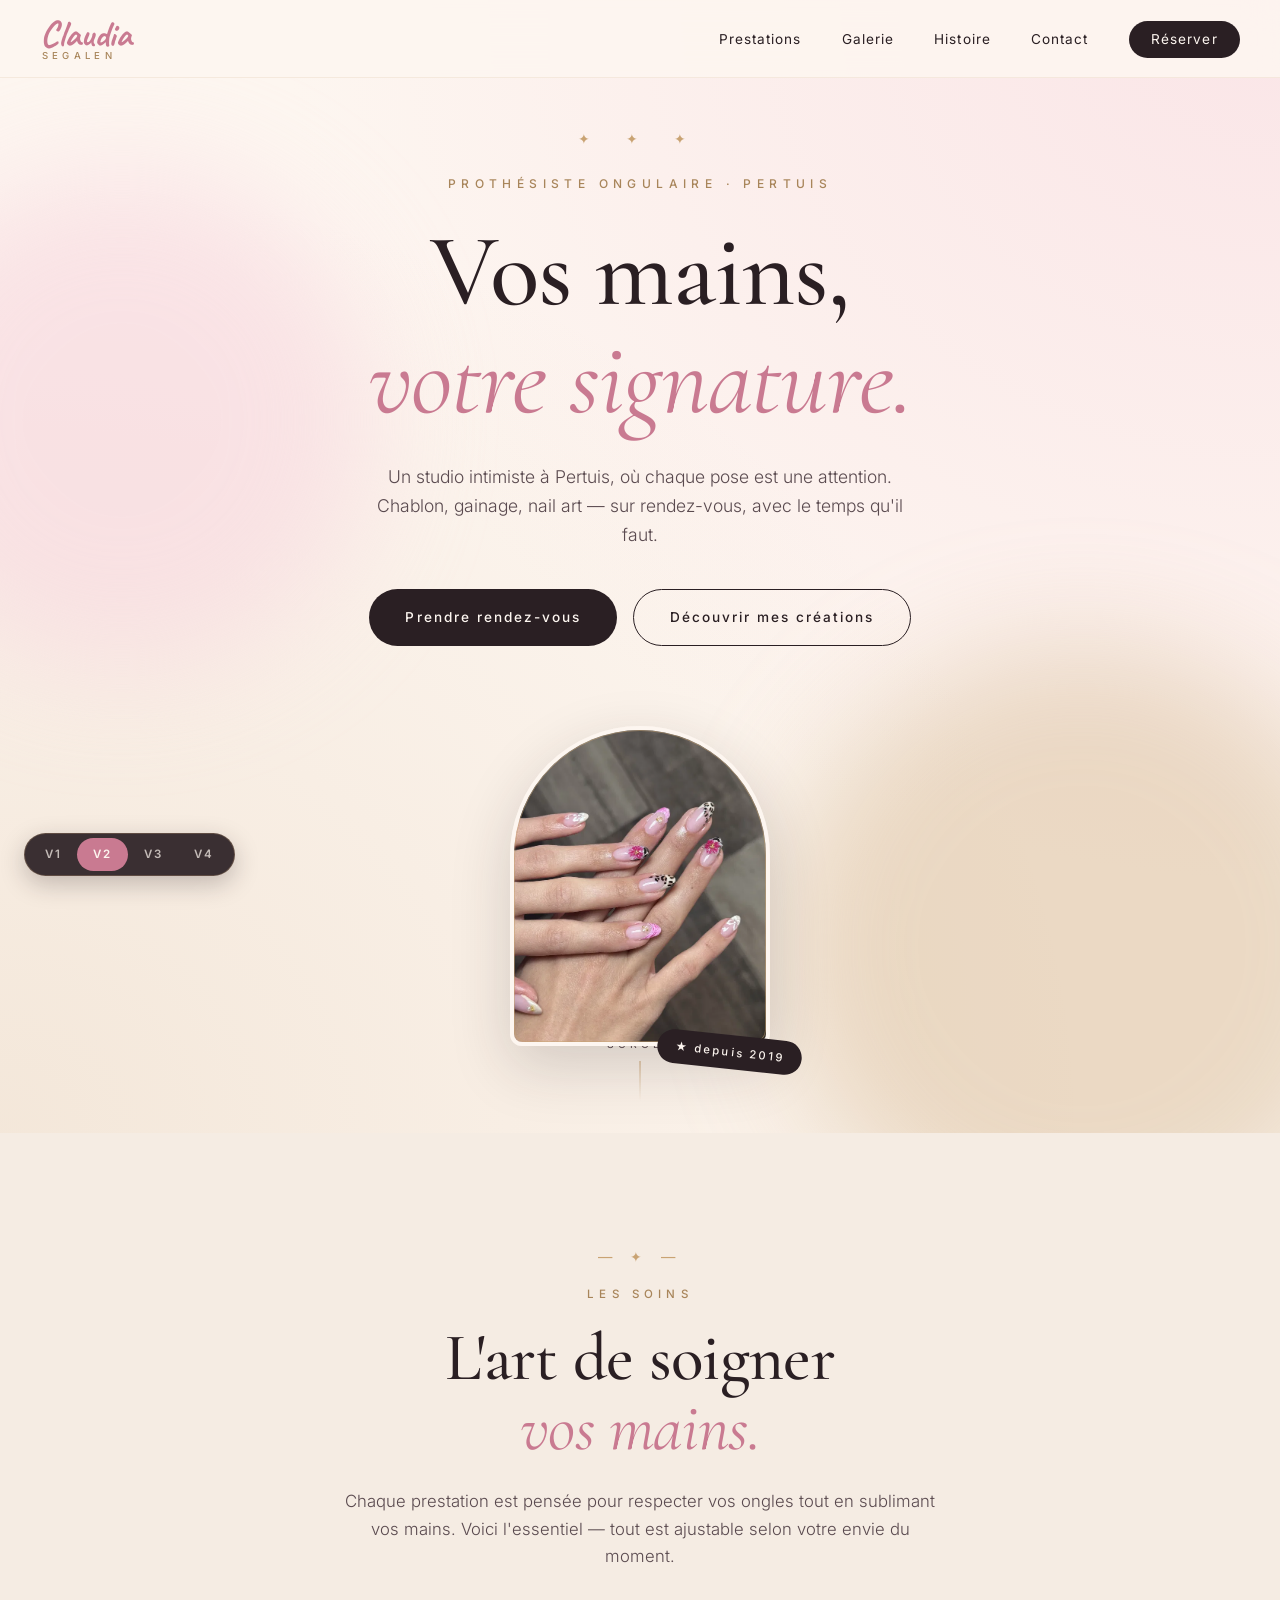
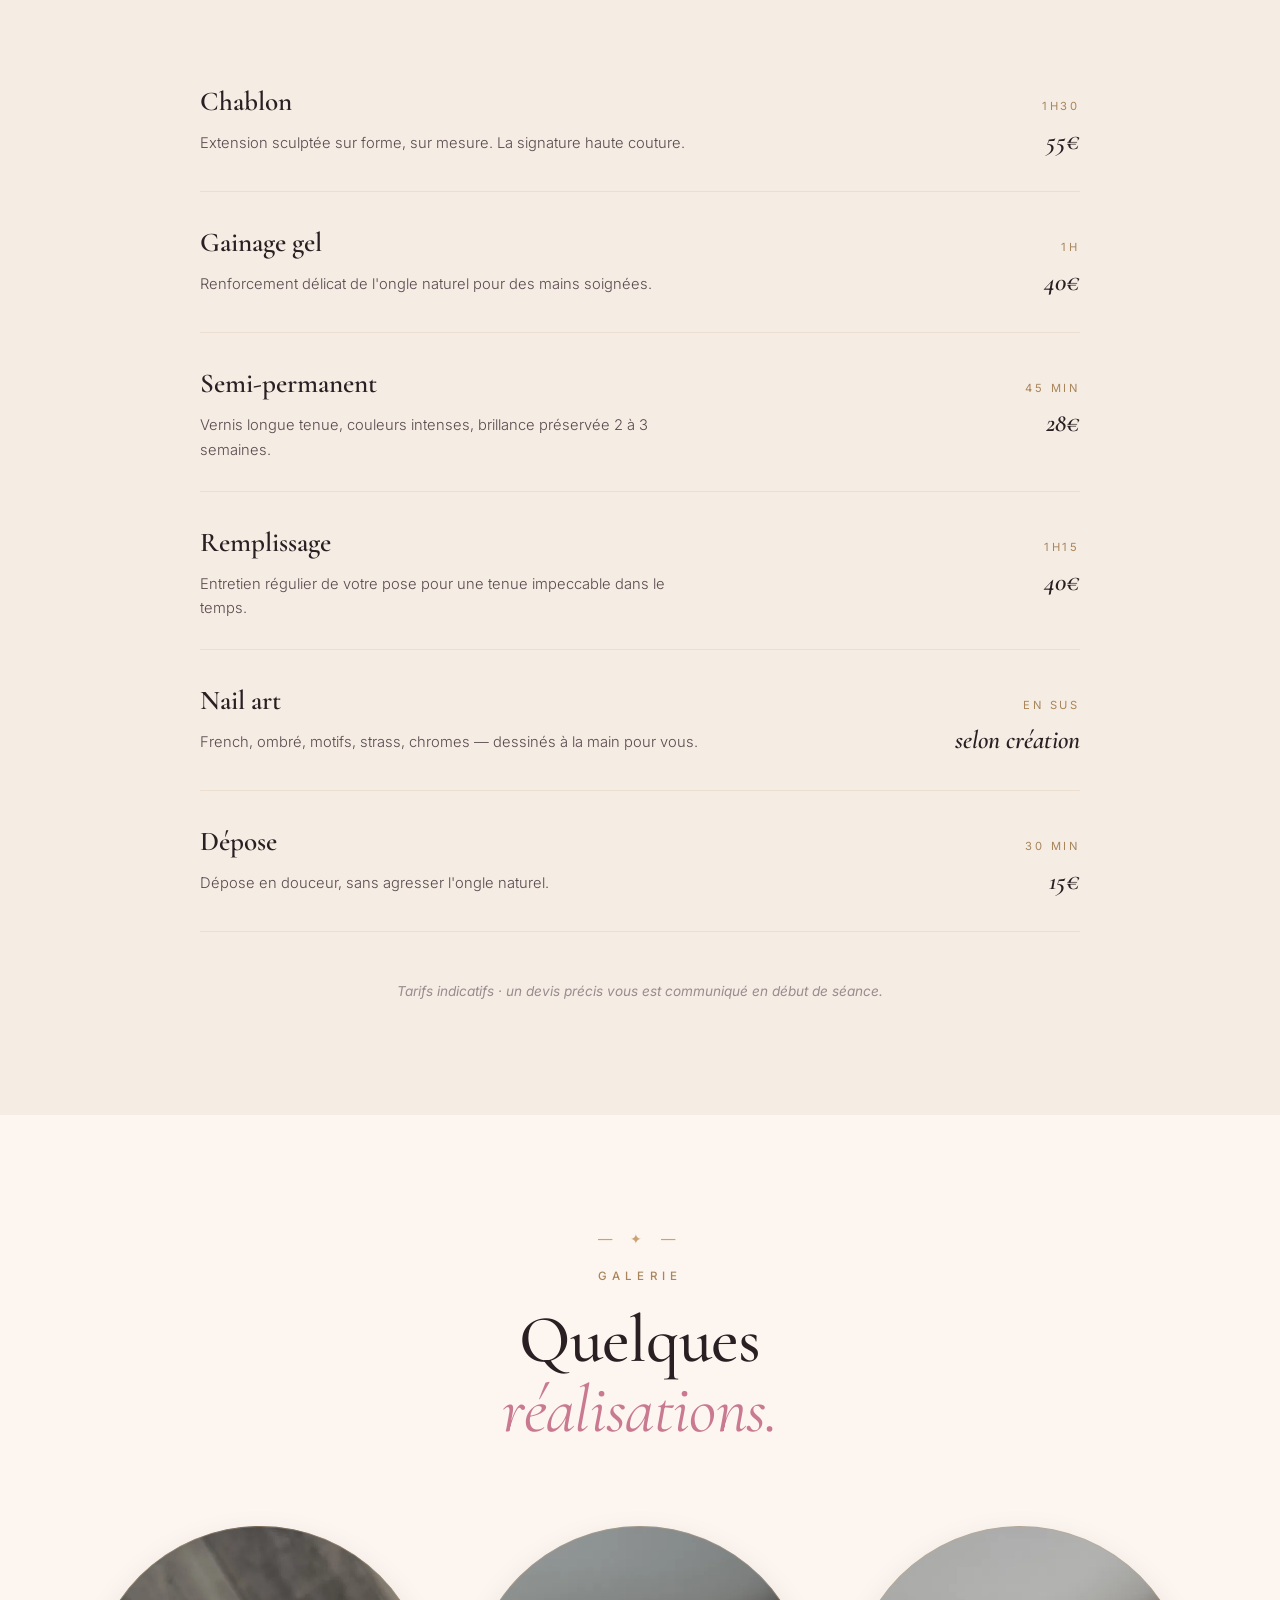
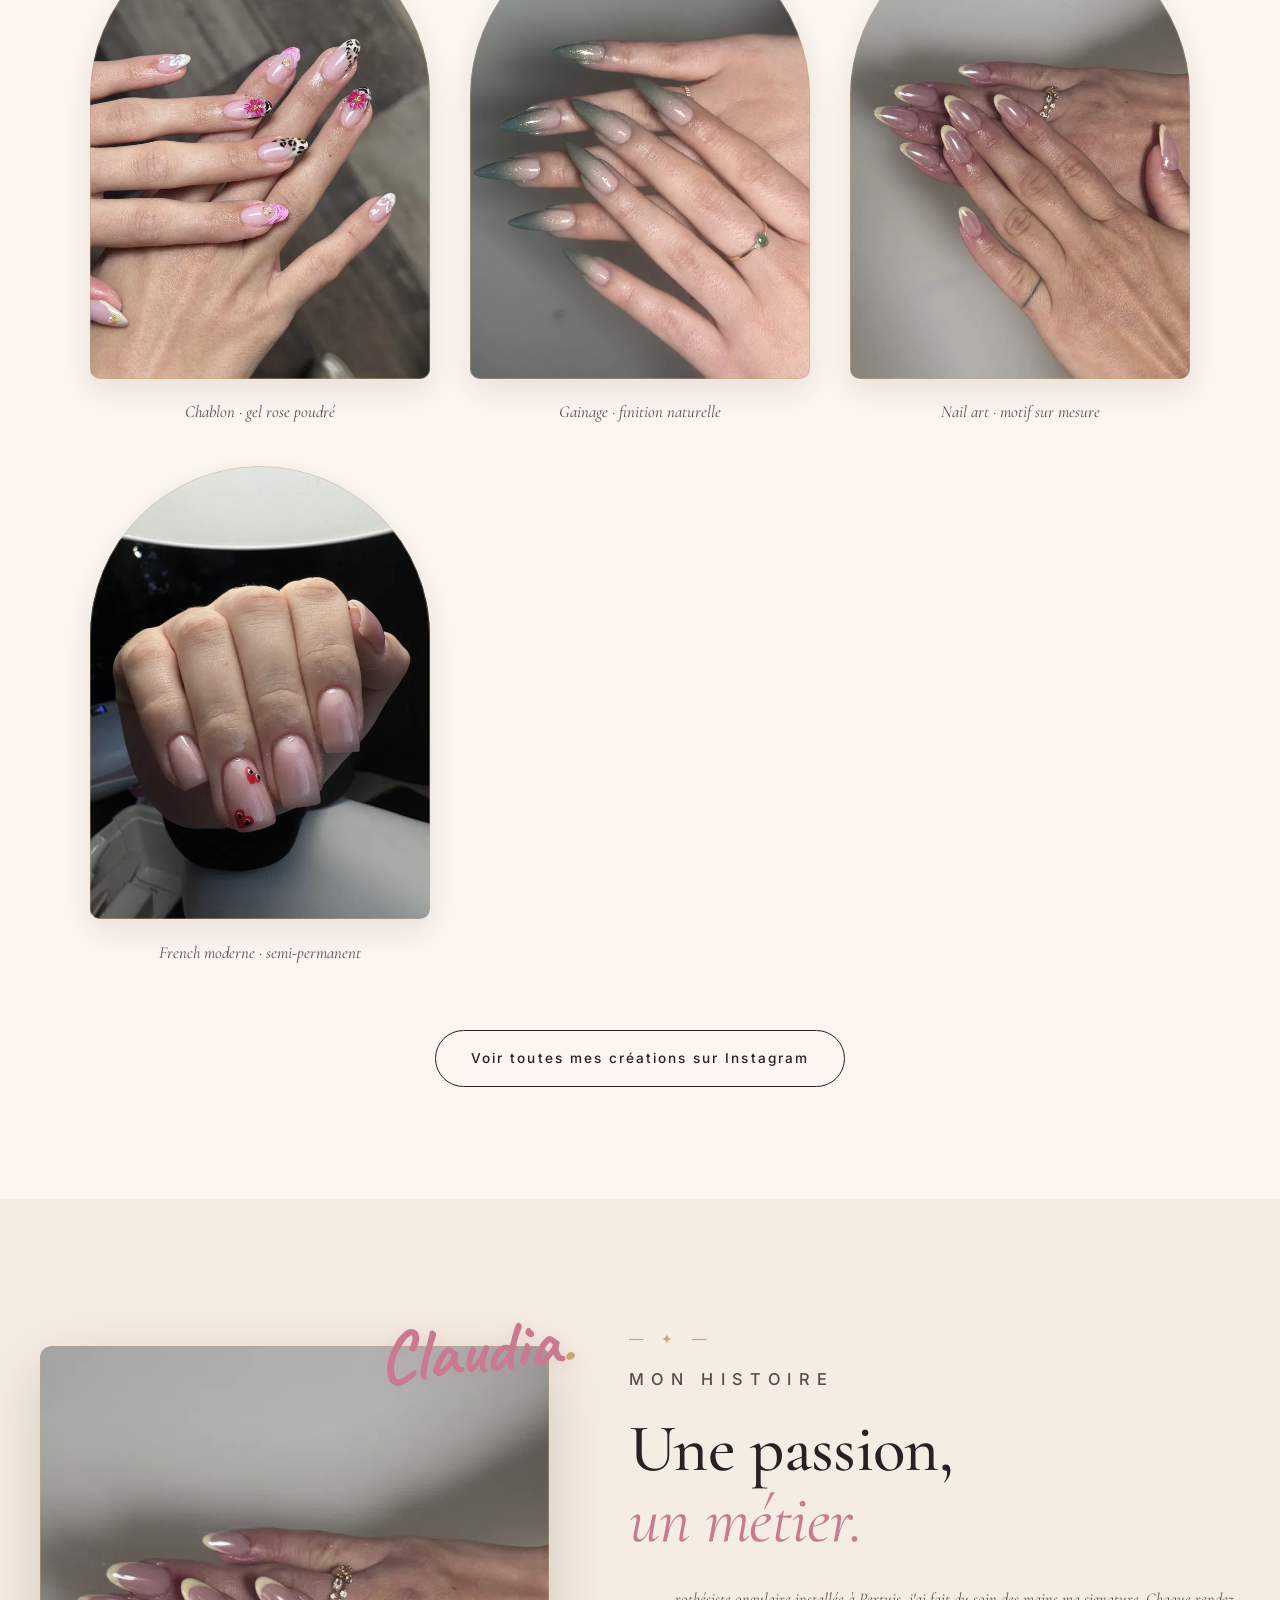
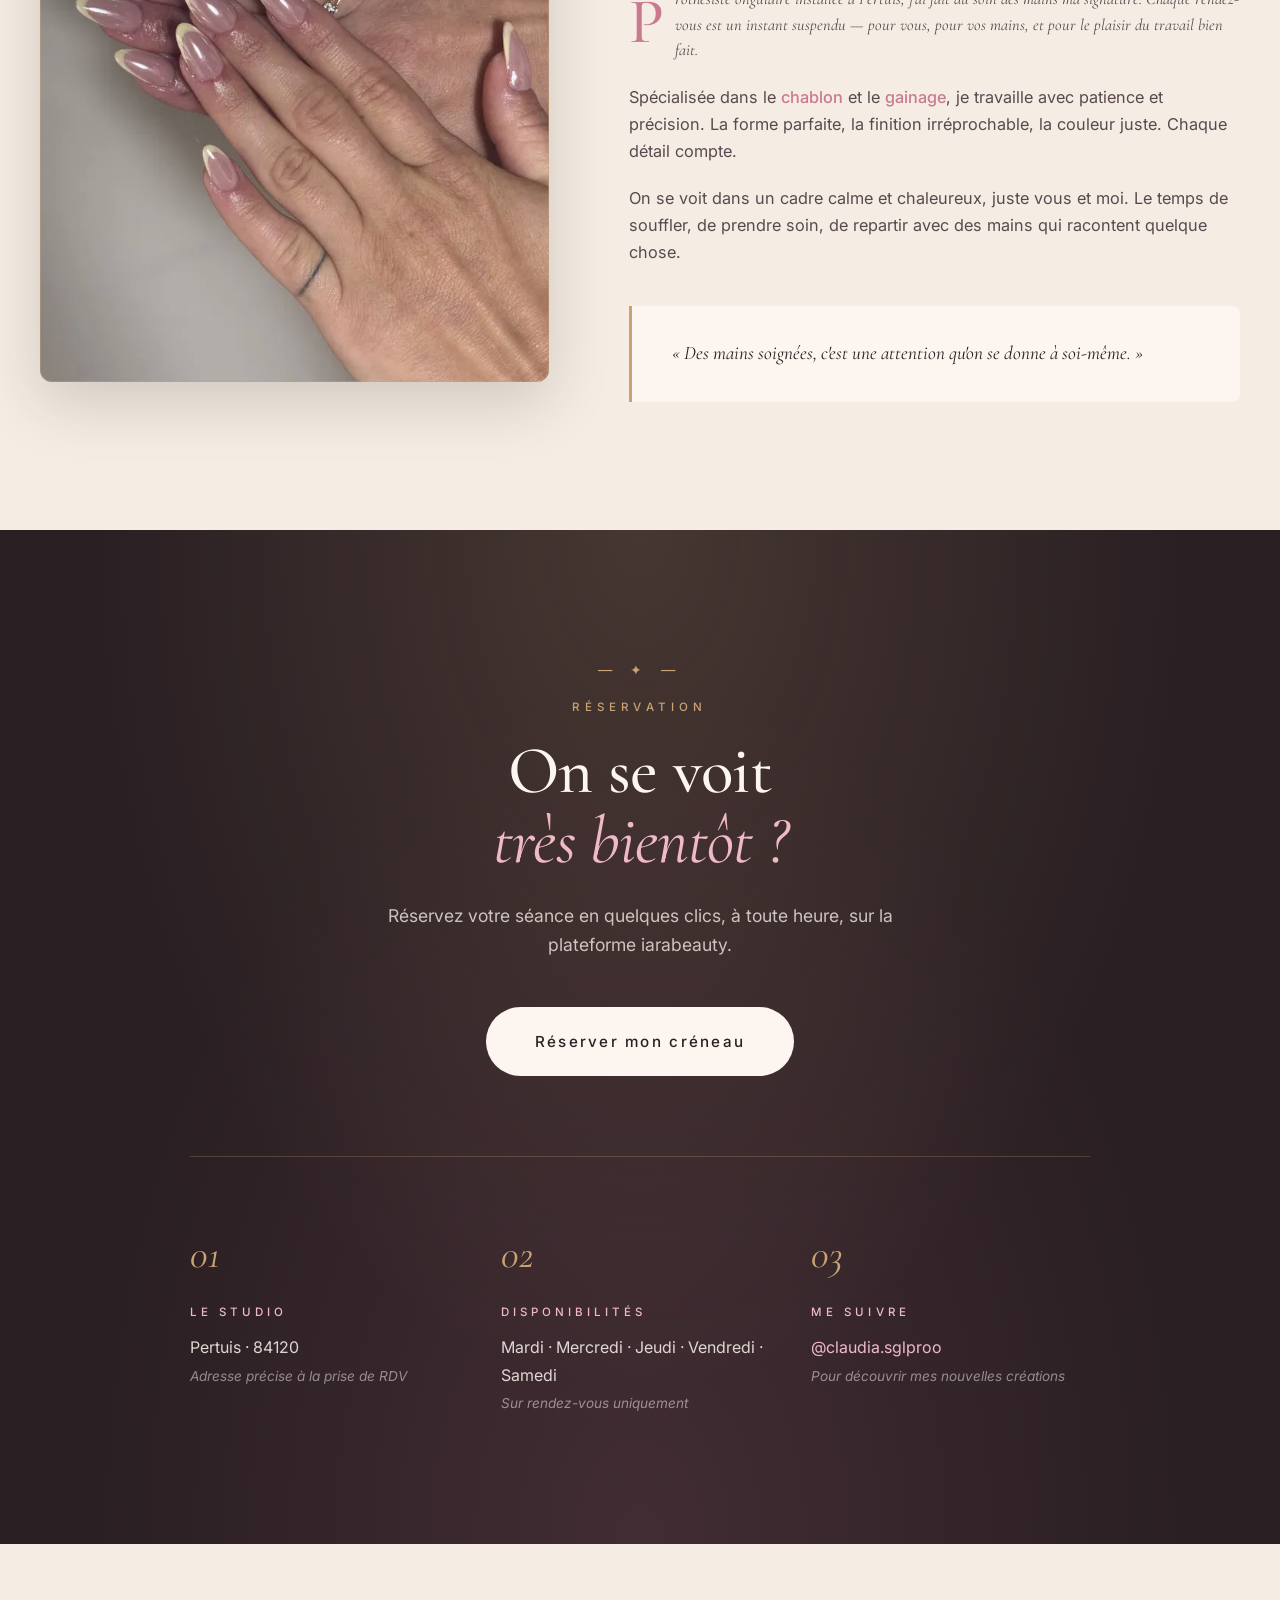
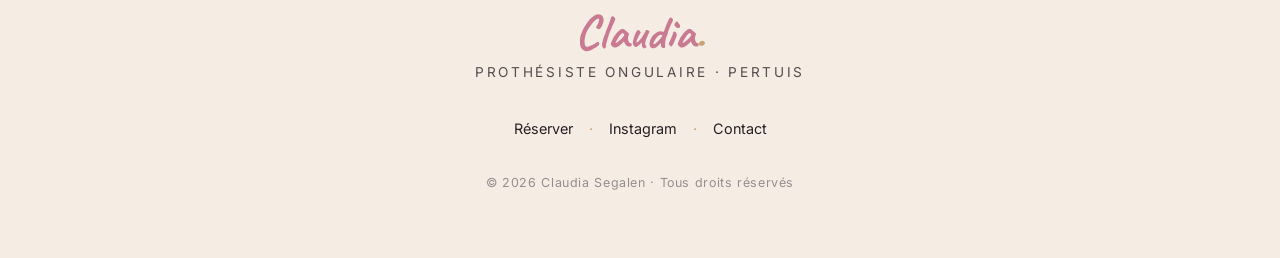
==== commit 1dac3fdd: "feat: restore V1 d'origine en V4 + extend switcher V4 (/v4/) = la toute première version fonctionnel" ====
--- a/v2/index.html
+++ b/v2/index.html
@@ -298,6 +298,7 @@
     <a href="/" class="vs-btn">V1</a>
     <a href="/v2/" class="vs-btn is-active">V2</a>
     <a href="/v3/" class="vs-btn">V3</a>
+    <a href="/v4/" class="vs-btn">V4</a>
   </div>
 
   <script src="js/main.js"></script>
